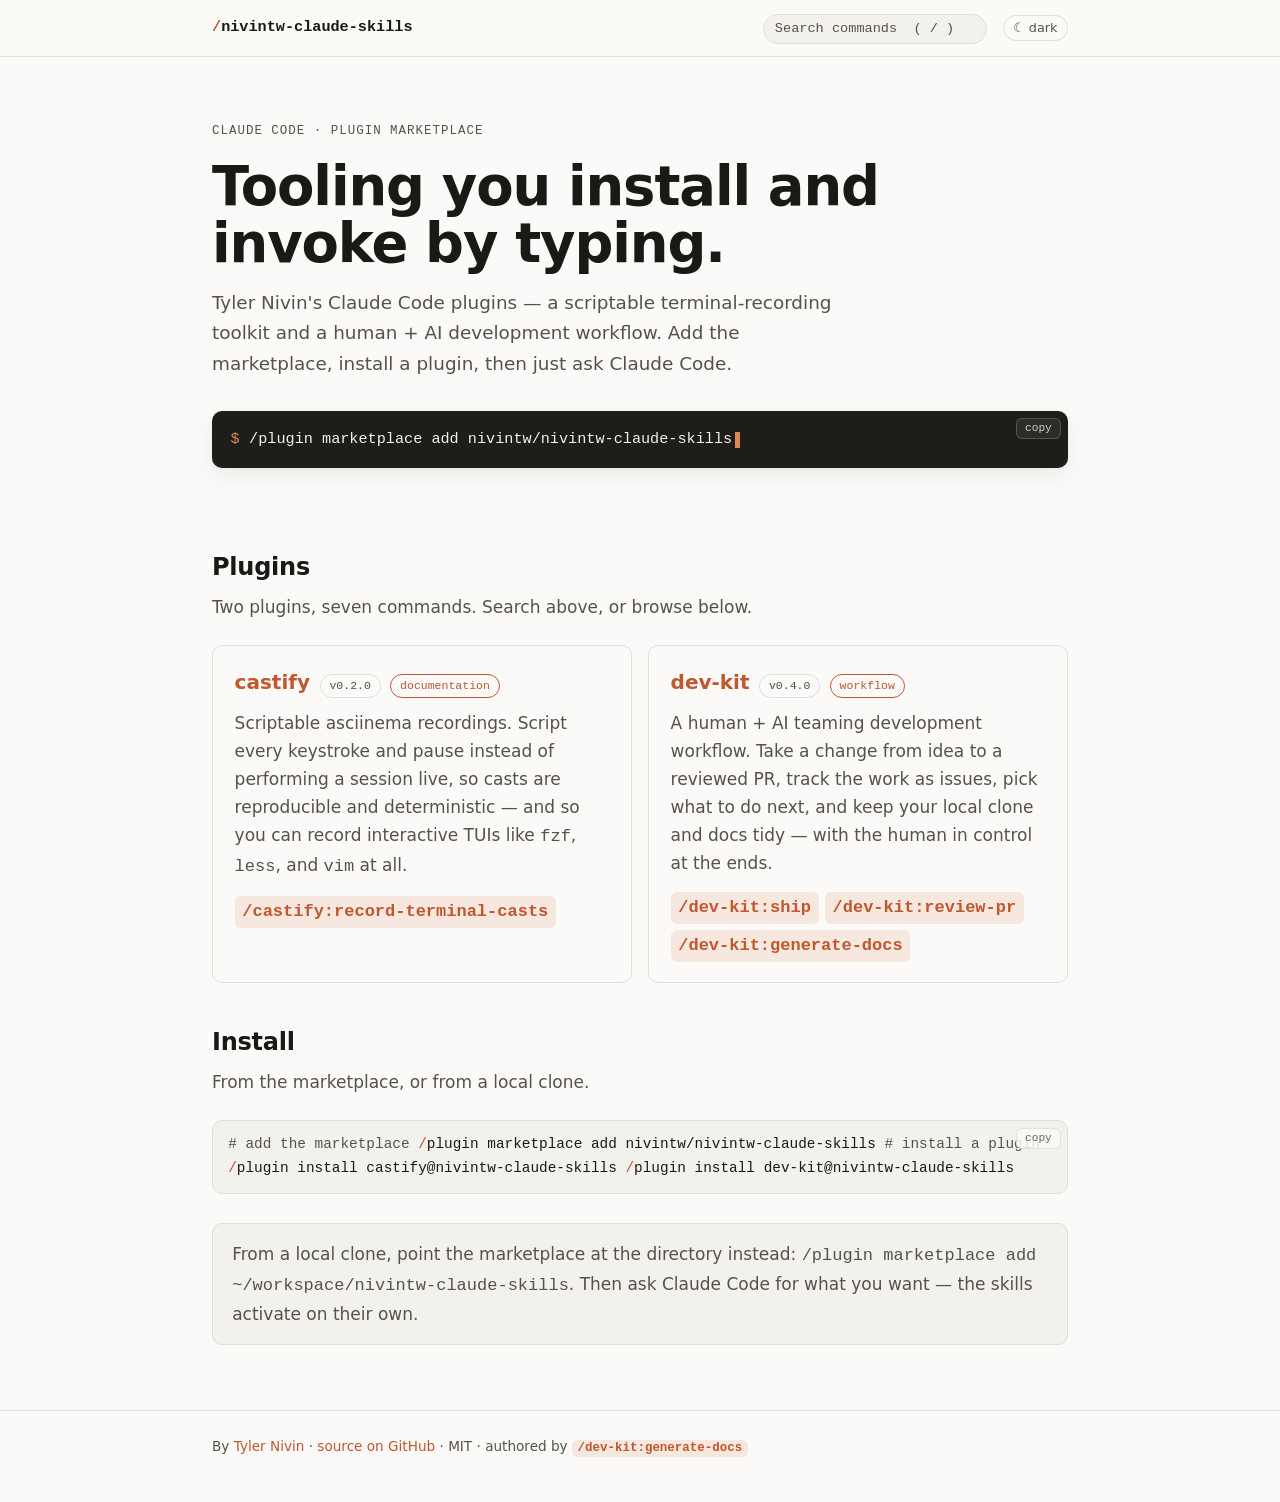
==== docs/index.html @ 90da16c6 "fix: address review — harden docs validator and JS robustness Validator (check_docs.py): case-sensit" ====
<!--

    SPDX-FileCopyrightText: © 2026 Tyler Nivin
    SPDX-License-Identifier: MIT

-->
<!DOCTYPE html>
<html lang="en">
<head>
  <meta charset="UTF-8">
  <meta name="viewport" content="width=device-width, initial-scale=1.0">
  <title>nivintw-claude-skills — Claude Code plugins</title>
  <meta name="description" content="Tyler Nivin's Claude Code plugin marketplace: castify (scriptable terminal recordings) and dev-kit (a human + AI development workflow).">
  <link rel="stylesheet" href="style.css">
  <script>
    // Pre-paint: apply a saved theme (no flash-of-wrong-theme) and mark JS available
    // so JS-only controls (search, theme toggle) only show when they actually work.
    (function () {
      try {
        var t = localStorage.getItem("ncs-theme");
        if (t === "dark" || t === "light") { document.documentElement.setAttribute("data-theme", t); }
      } catch (e) { /* private mode */ }
      document.documentElement.classList.add("js");
    })();
  </script>
</head>
<body>
<a class="skip-link" href="#main">Skip to content</a>

<header class="site-header">
  <div class="wrap">
    <a class="brand" href="index.html"><span class="sigil">/</span>nivintw-claude-skills</a>
    <div class="header-search">
      <input type="search" placeholder="Search commands  ( / )" aria-label="Search commands" autocomplete="off">
      <div class="palette" role="listbox" aria-label="Command search results"></div>
    </div>
    <button class="theme-toggle" type="button" aria-label="Switch theme">☾ dark</button>
  </div>
</header>

<main id="main" class="wrap">

  <section class="hero">
    <p class="eyebrow">Claude Code · plugin marketplace</p>
    <h1 class="hero-title">Tooling you install and invoke by typing.</h1>
    <p class="lede">Tyler Nivin's Claude Code plugins — a scriptable terminal-recording
      toolkit and a human&nbsp;+&nbsp;AI development workflow. Add the marketplace, install a
      plugin, then just ask Claude Code.</p>
    <div class="terminal" role="img" aria-label="Terminal command: slash plugin marketplace add nivintw slash nivintw-claude-skills">
      <span class="term-prompt">$</span><span class="term-cmd">/plugin marketplace add nivintw/nivintw-claude-skills</span><span class="cursor" aria-hidden="true"></span>
    </div>
  </section>

  <section class="section" id="plugins">
    <h2>Plugins</h2>
    <p class="section-note">Two plugins, seven commands. Search above, or browse below.</p>
    <div class="plugin-grid">

      <article class="plugin-card">
        <div class="plugin-card-head">
          <h3><a href="castify.html">castify</a></h3>
          <span class="badge">v0.2.0</span>
          <span class="badge badge-cat">documentation</span>
        </div>
        <p>Scriptable asciinema recordings. Script every keystroke and pause instead of
          performing a session live, so casts are reproducible and deterministic — and so you
          can record interactive TUIs like <code>fzf</code>, <code>less</code>, and
          <code>vim</code> at all.</p>
        <div class="plugin-card-cmds">
          <a class="cmd" href="castify.html#record-terminal-casts">/castify:record-terminal-casts</a>
        </div>
      </article>

      <article class="plugin-card">
        <div class="plugin-card-head">
          <h3><a href="dev-kit.html">dev-kit</a></h3>
          <span class="badge">v0.4.0</span>
          <span class="badge badge-cat">workflow</span>
        </div>
        <p>A human&nbsp;+&nbsp;AI teaming development workflow. Take a change from idea to a
          reviewed PR, track the work as issues, pick what to do next, and keep your local
          clone and docs tidy — with the human in control at the ends.</p>
        <div class="plugin-card-cmds">
          <a class="cmd" href="dev-kit.html#ship">/dev-kit:ship</a>
          <a class="cmd" href="dev-kit.html#review-pr">/dev-kit:review-pr</a>
          <a class="cmd" href="dev-kit.html#generate-docs">/dev-kit:generate-docs</a>
        </div>
      </article>

    </div>
  </section>

  <section class="section" id="install">
    <h2>Install</h2>
    <p class="section-note">From the marketplace, or from a local clone.</p>
    <div class="install">
      <code class="snippet"><span class="c"># add the marketplace</span>
<span class="sigil">/</span>plugin marketplace add nivintw/nivintw-claude-skills
<span class="c"># install a plugin</span>
<span class="sigil">/</span>plugin install castify@nivintw-claude-skills
<span class="sigil">/</span>plugin install dev-kit@nivintw-claude-skills</code>
      <p class="callout">From a local clone, point the marketplace at the directory instead:
        <code>/plugin marketplace add ~/workspace/nivintw-claude-skills</code>. Then ask
        Claude Code for what you want — the skills activate on their own.</p>
    </div>
  </section>

</main>

<footer class="footer">
  <div class="wrap">
    By <a href="https://github.com/nivintw">Tyler Nivin</a> ·
    <a href="https://github.com/nivintw/nivintw-claude-skills">source on GitHub</a> ·
    MIT · authored by <code class="cmd">/dev-kit:generate-docs</code>
  </div>
</footer>

<script src="search-index.js"></script>
<script src="app.js"></script>
</body>
</html>
---- docs/style.css ----
/*
 * SPDX-FileCopyrightText: © 2026 Tyler Nivin
 * SPDX-License-Identifier: MIT
 */

/* generate-docs design system for nivintw-claude-skills.
   Motif: the command line — slash-commands are the interface. Single clay-coral
   accent, monospace as a co-protagonist, warm-tinted neutrals. Light/dark follow
   the system by default; an explicit [data-theme] on <html> (set by app.js) wins. */

:root {
  --paper: #fbfaf8;
  --paper-2: #f3f1ec;
  --ink: #1a1916;
  --ink-2: #565249;
  --line: #e3dfd6;
  --accent: #c2562f;
  --accent-soft: #f6e7df;
  --term-bg: #1f1d1a;
  --term-fg: #f3f1ec;
  --term-prompt: #d98a5b;
  /* overlays for controls on the always-dark terminal — theme-independent */
  --term-overlay: rgba(255, 255, 255, 0.08);
  --term-overlay-border: rgba(255, 255, 255, 0.22);
  --term-overlay-hover: rgba(255, 255, 255, 0.16);

  --mono: ui-monospace, "SF Mono", "JetBrains Mono", "Cascadia Code", Menlo, Consolas, monospace;
  --sans: ui-sans-serif, system-ui, -apple-system, "Segoe UI", Roboto, Helvetica, Arial, sans-serif;

  --w: 56rem;
  --r: 10px;
  --shadow: 0 1px 2px rgba(26, 25, 22, 0.06), 0 8px 24px rgba(26, 25, 22, 0.06);
}

@media (prefers-color-scheme: dark) {
  :root:not([data-theme="light"]) {
    --paper: #16151a;
    --paper-2: #201e25;
    --ink: #ece9e3;
    --ink-2: #a8a399;
    --line: #322f39;
    --accent: #e7805a;
    --accent-soft: #2c2118;
    --term-bg: #0f0e12;
    --term-fg: #ece9e3;
    --term-prompt: #e7805a;
    --shadow: 0 1px 2px rgba(0, 0, 0, 0.3), 0 8px 24px rgba(0, 0, 0, 0.35);
  }
}

/* Explicit dark toggle. Values mirror the @media block above — keep them in sync
   (vanilla CSS can't share a declaration across a media query and an attribute rule). */
:root[data-theme="dark"] {
  --paper: #16151a;
  --paper-2: #201e25;
  --ink: #ece9e3;
  --ink-2: #a8a399;
  --line: #322f39;
  --accent: #e7805a;
  --accent-soft: #2c2118;
  --term-bg: #0f0e12;
  --term-fg: #ece9e3;
  --term-prompt: #e7805a;
  --shadow: 0 1px 2px rgba(0, 0, 0, 0.3), 0 8px 24px rgba(0, 0, 0, 0.35);
}

* { box-sizing: border-box; }

html { scroll-behavior: smooth; }

body {
  margin: 0;
  background: var(--paper);
  color: var(--ink);
  font-family: var(--sans);
  font-size: 17px;
  line-height: 1.65;
  -webkit-font-smoothing: antialiased;
  text-rendering: optimizeLegibility;
}

.wrap { max-width: var(--w); margin: 0 auto; padding: 0 1.25rem; }

a { color: var(--accent); text-decoration: none; }
a:hover { text-decoration: underline; }

:focus-visible {
  outline: 2px solid var(--accent);
  outline-offset: 2px;
  border-radius: 3px;
}

.skip-link {
  position: absolute;
  left: -999px;
  top: 0.5rem;
  background: var(--ink);
  color: var(--paper);
  padding: 0.5rem 0.85rem;
  border-radius: var(--r);
  z-index: 100;
}
.skip-link:focus { left: 0.75rem; }

/* ---- header ------------------------------------------------------------- */

.site-header {
  position: sticky;
  top: 0;
  z-index: 50;
  background: color-mix(in srgb, var(--paper) 88%, transparent);
  backdrop-filter: saturate(140%) blur(8px);
  border-bottom: 1px solid var(--line);
}
.site-header .wrap {
  display: flex;
  align-items: center;
  gap: 1rem;
  min-height: 56px;
  padding-top: 0.5rem;
  padding-bottom: 0.5rem;
  flex-wrap: wrap;
}
.brand {
  font-family: var(--mono);
  font-weight: 600;
  font-size: 0.95rem;
  color: var(--ink);
  white-space: nowrap;
}
.brand:hover { text-decoration: none; color: var(--accent); }
.brand .sigil { color: var(--accent); }

.header-search { margin-left: auto; position: relative; }
.header-search input {
  font-family: var(--mono);
  font-size: 0.85rem;
  width: 14rem;
  max-width: 46vw;
  padding: 0.4rem 0.7rem;
  color: var(--ink);
  background: var(--paper-2);
  border: 1px solid var(--line);
  border-radius: 999px;
}
.header-search input::placeholder { color: var(--ink-2); }

.palette {
  position: absolute;
  right: 0;
  top: calc(100% + 0.4rem);
  width: min(30rem, 86vw);
  background: var(--paper);
  border: 1px solid var(--line);
  border-radius: var(--r);
  box-shadow: var(--shadow);
  overflow: hidden;
  display: none;
}
.palette.open { display: block; }
.palette a {
  display: block;
  padding: 0.6rem 0.85rem;
  border-bottom: 1px solid var(--line);
  color: var(--ink);
}
.palette a:last-child { border-bottom: 0; }
.palette a:hover { background: var(--accent-soft); text-decoration: none; }
.palette .p-cmd { font-family: var(--mono); font-size: 0.85rem; color: var(--accent); }
.palette .p-sum { display: block; font-size: 0.82rem; color: var(--ink-2); margin-top: 0.1rem; }
.palette .p-empty { padding: 0.85rem; color: var(--ink-2); font-size: 0.85rem; }

.theme-toggle {
  font: inherit;
  font-size: 0.8rem;
  cursor: pointer;
  color: var(--ink-2);
  background: transparent;
  border: 1px solid var(--line);
  border-radius: 999px;
  padding: 0.35rem 0.6rem;
  line-height: 1;
}
.theme-toggle:hover { color: var(--ink); border-color: var(--ink-2); }

/* Search and theme toggle need JS — hide them when it's unavailable so there are no
   dead controls. The inline head script adds .js before paint, so there's no flash. */
html:not(.js) .header-search,
html:not(.js) .theme-toggle { display: none; }

/* ---- hero --------------------------------------------------------------- */

.hero { padding: 4rem 0 2.5rem; }
.hero--sub { padding-top: 1.5rem; } /* sub-pages carry a breadcrumb above the hero */
.eyebrow {
  font-family: var(--mono);
  font-size: 0.78rem;
  letter-spacing: 0.08em;
  text-transform: uppercase;
  color: var(--ink-2);
  margin: 0 0 1rem;
}
.hero-title {
  font-size: clamp(2.1rem, 6vw, 3.4rem);
  line-height: 1.05;
  letter-spacing: -0.02em;
  font-weight: 800;
  margin: 0 0 1rem;
}
.lede { font-size: 1.15rem; color: var(--ink-2); margin: 0 0 2rem; max-width: 40rem; }

.terminal {
  font-family: var(--mono);
  font-size: 0.95rem;
  background: var(--term-bg);
  color: var(--term-fg);
  padding: 1rem 1.15rem;
  border-radius: var(--r);
  box-shadow: var(--shadow);
  overflow-x: auto;
  white-space: nowrap;
}
.term-prompt { color: var(--term-prompt); user-select: none; margin-right: 0.6rem; }
.cursor {
  display: inline-block;
  width: 0.55ch;
  height: 1.05em;
  background: var(--term-prompt);
  margin-left: 0.15rem;
  vertical-align: text-bottom;
  animation: blink 1.1s steps(1) infinite;
}
@keyframes blink { 50% { opacity: 0; } }

/* ---- sections ----------------------------------------------------------- */

main { padding-bottom: 4rem; }
.section { padding-top: 2.5rem; }
.section > h2 {
  font-size: 1.5rem;
  letter-spacing: -0.01em;
  margin: 0 0 0.35rem;
}
.section-note { color: var(--ink-2); margin: 0 0 1.5rem; }

/* ---- plugin cards (index) ---------------------------------------------- */

.plugin-grid { display: grid; gap: 1rem; }
.plugin-card {
  border: 1px solid var(--line);
  border-radius: var(--r);
  padding: 1.25rem 1.35rem;
  background: var(--paper);
  transition: border-color 0.15s ease, transform 0.15s ease;
}
.plugin-card:hover { border-color: var(--accent); transform: translateY(-2px); }
.plugin-card-head { display: flex; align-items: baseline; gap: 0.6rem; flex-wrap: wrap; }
.plugin-card-head h3 { font-size: 1.25rem; margin: 0; }
.plugin-card p { margin: 0.6rem 0 0.9rem; color: var(--ink-2); }
.plugin-card-cmds { display: flex; flex-wrap: wrap; gap: 0.4rem; }

/* ---- command rows (plugin pages) --------------------------------------- */

.cmd-list { display: grid; gap: 0.85rem; }
.cmd-row {
  border: 1px solid var(--line);
  border-left: 3px solid var(--accent);
  border-radius: var(--r);
  padding: 1.05rem 1.2rem;
  background: var(--paper);
  scroll-margin-top: 5rem;
}
.cmd-row .cmd { font-size: 0.98rem; }
.cmd-summary { margin: 0.55rem 0 0.6rem; }
.cmd-eg { margin: 0; font-size: 0.86rem; color: var(--ink-2); }
.cmd-eg-label {
  font-family: var(--mono);
  font-size: 0.72rem;
  text-transform: uppercase;
  letter-spacing: 0.06em;
  color: var(--accent);
  margin-right: 0.5rem;
}

/* ---- inline command token ---------------------------------------------- */

.cmd {
  font-family: var(--mono);
  color: var(--accent);
  font-weight: 600;
  background: var(--accent-soft);
  padding: 0.12em 0.45em;
  border-radius: 6px;
  white-space: nowrap;
}
a.cmd:hover { text-decoration: none; filter: brightness(0.97); }

/* ---- badges ------------------------------------------------------------- */

.badge {
  font-family: var(--mono);
  font-size: 0.72rem;
  color: var(--ink-2);
  border: 1px solid var(--line);
  border-radius: 999px;
  padding: 0.1rem 0.55rem;
}
.badge-cat { color: var(--accent); border-color: var(--accent); }
.badge-row { display: flex; flex-wrap: wrap; gap: 0.4rem; margin: 0.75rem 0 0; }

/* ---- install block ------------------------------------------------------ */

.install { display: grid; gap: 0.75rem; }
.snippet {
  display: block;
  font-family: var(--mono);
  font-size: 0.9rem;
  background: var(--paper-2);
  border: 1px solid var(--line);
  border-radius: var(--r);
  padding: 0.75rem 0.95rem;
  overflow-x: auto;
}
.snippet .c { color: var(--ink-2); }
.snippet .sigil { color: var(--accent); }

/* ---- copy button (injected by app.js) ----------------------------------- */

.copy-wrap { position: relative; }
.copy-btn {
  position: absolute;
  top: 0.45rem;
  right: 0.45rem;
  font-family: var(--mono);
  font-size: 0.7rem;
  line-height: 1;
  cursor: pointer;
  color: var(--ink-2);
  background: var(--paper);
  border: 1px solid var(--line);
  border-radius: 6px;
  padding: 0.25rem 0.5rem;
  opacity: 0.85;
  transition: opacity 0.15s ease, color 0.15s ease, border-color 0.15s ease;
}
.copy-btn:hover { opacity: 1; color: var(--ink); border-color: var(--ink-2); }
.copy-btn.copied { color: var(--accent); border-color: var(--accent); opacity: 1; }
.copy-wrap--term .copy-btn {
  color: var(--term-fg);
  background: var(--term-overlay);
  border-color: var(--term-overlay-border);
}
.copy-wrap--term .copy-btn:hover { background: var(--term-overlay-hover); }

/* ---- callout ------------------------------------------------------------ */

.callout {
  border: 1px solid var(--line);
  background: var(--paper-2);
  border-radius: var(--r);
  padding: 1rem 1.2rem;
  color: var(--ink-2);
}
.callout strong { color: var(--ink); }

/* ---- breadcrumb + footer ------------------------------------------------ */

.breadcrumb { font-family: var(--mono); font-size: 0.82rem; padding-top: 1.5rem; }
.breadcrumb a { color: var(--ink-2); }

.footer {
  border-top: 1px solid var(--line);
  margin-top: 3rem;
  padding: 1.5rem 0 3rem;
  color: var(--ink-2);
  font-size: 0.85rem;
}
.footer .cmd { font-size: 0.78rem; }

/* ---- responsive --------------------------------------------------------- */

@media (min-width: 40rem) {
  .plugin-grid { grid-template-columns: 1fr 1fr; }
}

@media (prefers-reduced-motion: reduce) {
  * { animation: none !important; scroll-behavior: auto !important; transition: none !important; }
}
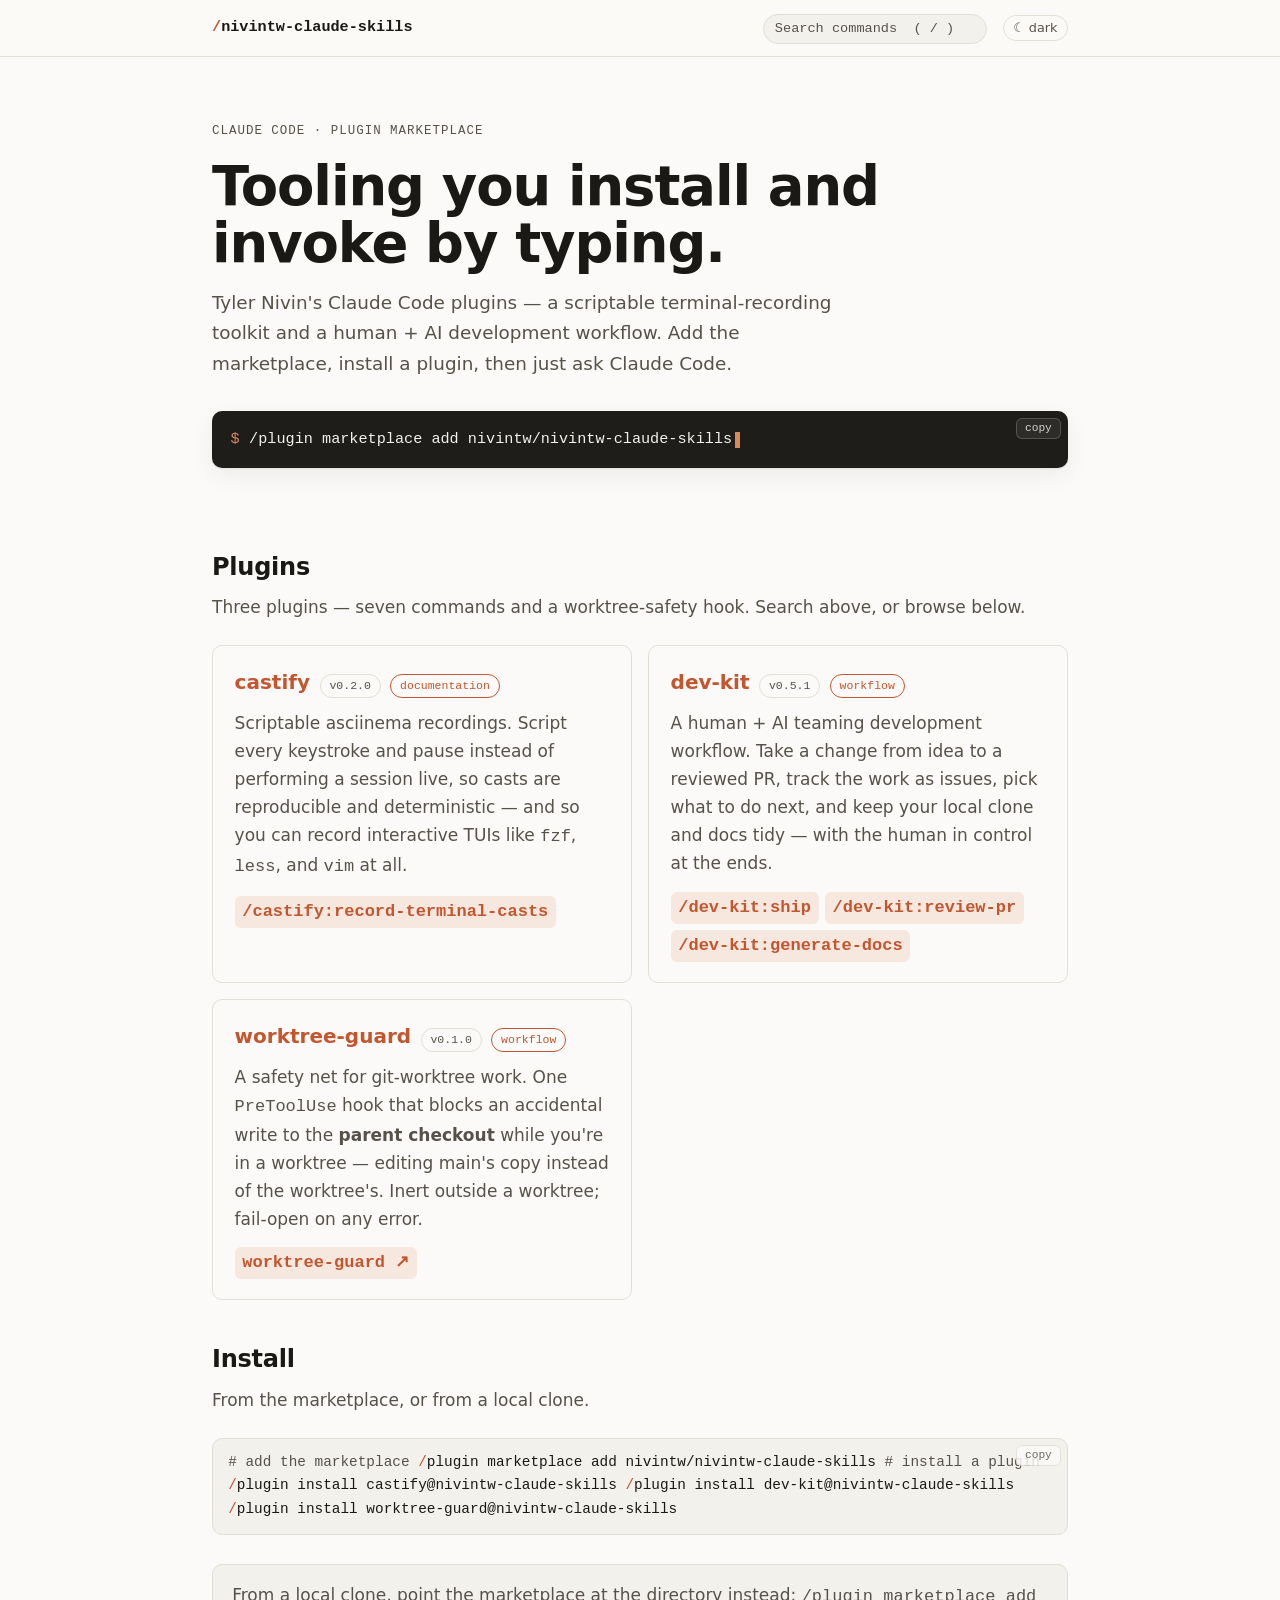
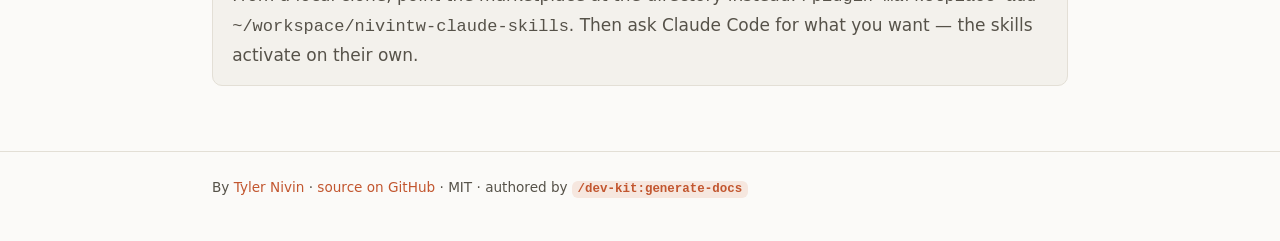
==== commit 51e92d1f: "docs: worktree-guard page + release-please-managed version badges Add the worktree-guard docs page, " ====
--- a/docs/index.html
+++ b/docs/index.html
@@ -10,7 +10,7 @@
   <meta charset="UTF-8">
   <meta name="viewport" content="width=device-width, initial-scale=1.0">
   <title>nivintw-claude-skills — Claude Code plugins</title>
-  <meta name="description" content="Tyler Nivin's Claude Code plugin marketplace: castify (scriptable terminal recordings) and dev-kit (a human + AI development workflow).">
+  <meta name="description" content="Tyler Nivin's Claude Code plugin marketplace: castify (scriptable terminal recordings), dev-kit (a human + AI development workflow), and worktree-guard (a git-worktree safety hook).">
   <link rel="stylesheet" href="style.css">
   <script>
     // Pre-paint: apply a saved theme (no flash-of-wrong-theme) and mark JS available
@@ -32,7 +32,7 @@
     <a class="brand" href="index.html"><span class="sigil">/</span>nivintw-claude-skills</a>
     <div class="header-search">
       <input type="search" placeholder="Search commands  ( / )" aria-label="Search commands" autocomplete="off">
-      <div class="palette" role="listbox" aria-label="Command search results"></div>
+      <div class="palette"></div>
     </div>
     <button class="theme-toggle" type="button" aria-label="Switch theme">☾ dark</button>
   </div>
@@ -53,13 +53,13 @@
 
   <section class="section" id="plugins">
     <h2>Plugins</h2>
-    <p class="section-note">Two plugins, seven commands. Search above, or browse below.</p>
+    <p class="section-note">Three plugins — seven commands and a worktree-safety hook. Search above, or browse below.</p>
     <div class="plugin-grid">
 
       <article class="plugin-card">
         <div class="plugin-card-head">
           <h3><a href="castify.html">castify</a></h3>
-          <span class="badge">v0.2.0</span>
+          <span class="badge" data-version="castify"></span>
           <span class="badge badge-cat">documentation</span>
         </div>
         <p>Scriptable asciinema recordings. Script every keystroke and pause instead of
@@ -74,7 +74,7 @@
       <article class="plugin-card">
         <div class="plugin-card-head">
           <h3><a href="dev-kit.html">dev-kit</a></h3>
-          <span class="badge">v0.4.0</span>
+          <span class="badge" data-version="dev-kit"></span>
           <span class="badge badge-cat">workflow</span>
         </div>
         <p>A human&nbsp;+&nbsp;AI teaming development workflow. Take a change from idea to a
@@ -84,6 +84,21 @@
           <a class="cmd" href="dev-kit.html#ship">/dev-kit:ship</a>
           <a class="cmd" href="dev-kit.html#review-pr">/dev-kit:review-pr</a>
           <a class="cmd" href="dev-kit.html#generate-docs">/dev-kit:generate-docs</a>
+        </div>
+      </article>
+
+      <article class="plugin-card">
+        <div class="plugin-card-head">
+          <h3><a href="worktree-guard.html">worktree-guard</a></h3>
+          <span class="badge" data-version="worktree-guard"></span>
+          <span class="badge badge-cat">workflow</span>
+        </div>
+        <p>A safety net for git-worktree work. One <code>PreToolUse</code> hook that blocks an
+          accidental write to the <strong>parent checkout</strong> while you're in a worktree —
+          editing main's copy instead of the worktree's. Inert outside a worktree; fail-open on
+          any error.</p>
+        <div class="plugin-card-cmds">
+          <a class="cmd" href="worktree-guard.html">worktree-guard ↗</a>
         </div>
       </article>
 
@@ -98,7 +113,8 @@
 <span class="sigil">/</span>plugin marketplace add nivintw/nivintw-claude-skills
 <span class="c"># install a plugin</span>
 <span class="sigil">/</span>plugin install castify@nivintw-claude-skills
-<span class="sigil">/</span>plugin install dev-kit@nivintw-claude-skills</code>
+<span class="sigil">/</span>plugin install dev-kit@nivintw-claude-skills
+<span class="sigil">/</span>plugin install worktree-guard@nivintw-claude-skills</code>
       <p class="callout">From a local clone, point the marketplace at the directory instead:
         <code>/plugin marketplace add ~/workspace/nivintw-claude-skills</code>. Then ask
         Claude Code for what you want — the skills activate on their own.</p>
@@ -116,6 +132,9 @@
 </footer>
 
 <script src="search-index.js"></script>
+<script src="versions/castify.js"></script>
+<script src="versions/dev-kit.js"></script>
+<script src="versions/worktree-guard.js"></script>
 <script src="app.js"></script>
 </body>
 </html>
--- a/docs/style.css
+++ b/docs/style.css
@@ -307,6 +307,9 @@
 }
 .badge-cat { color: var(--accent); border-color: var(--accent); }
 .badge-row { display: flex; flex-wrap: wrap; gap: 0.4rem; margin: 0.75rem 0 0; }
+/* A [data-version] badge is empty until app.js fills it from the versions/*.js shims;
+   hide the empty pill so no-JS (or a missing version) shows nothing rather than a blank. */
+.badge:empty { display: none; }
 
 /* ---- install block ------------------------------------------------------ */
 
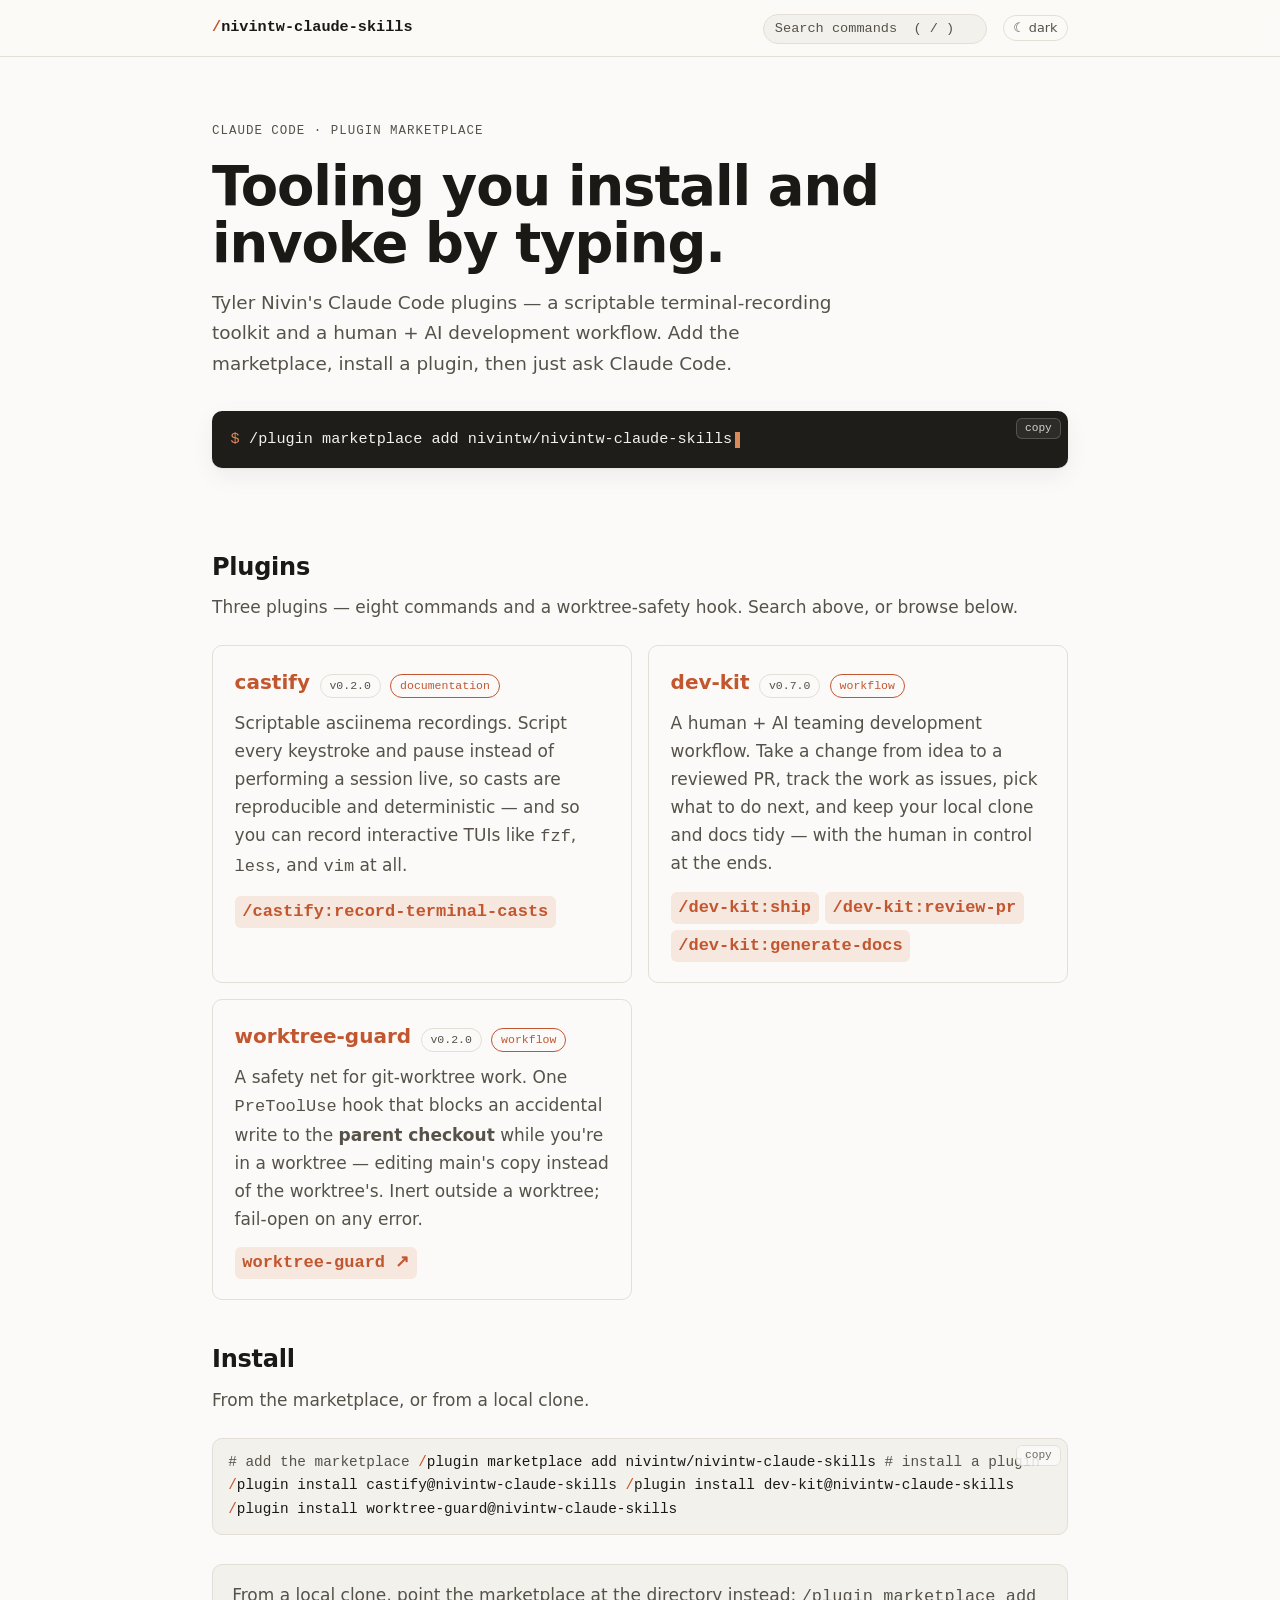
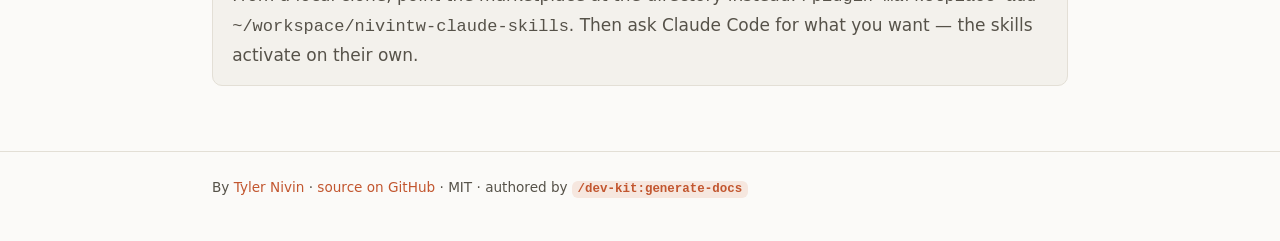
==== commit ab1f8c7d: "docs(dev-kit): reconcile docs site for the land verb and doctor skill" ====
--- a/docs/index.html
+++ b/docs/index.html
@@ -53,7 +53,7 @@
 
   <section class="section" id="plugins">
     <h2>Plugins</h2>
-    <p class="section-note">Three plugins — seven commands and a worktree-safety hook. Search above, or browse below.</p>
+    <p class="section-note">Three plugins — eight commands and a worktree-safety hook. Search above, or browse below.</p>
     <div class="plugin-grid">
 
       <article class="plugin-card">
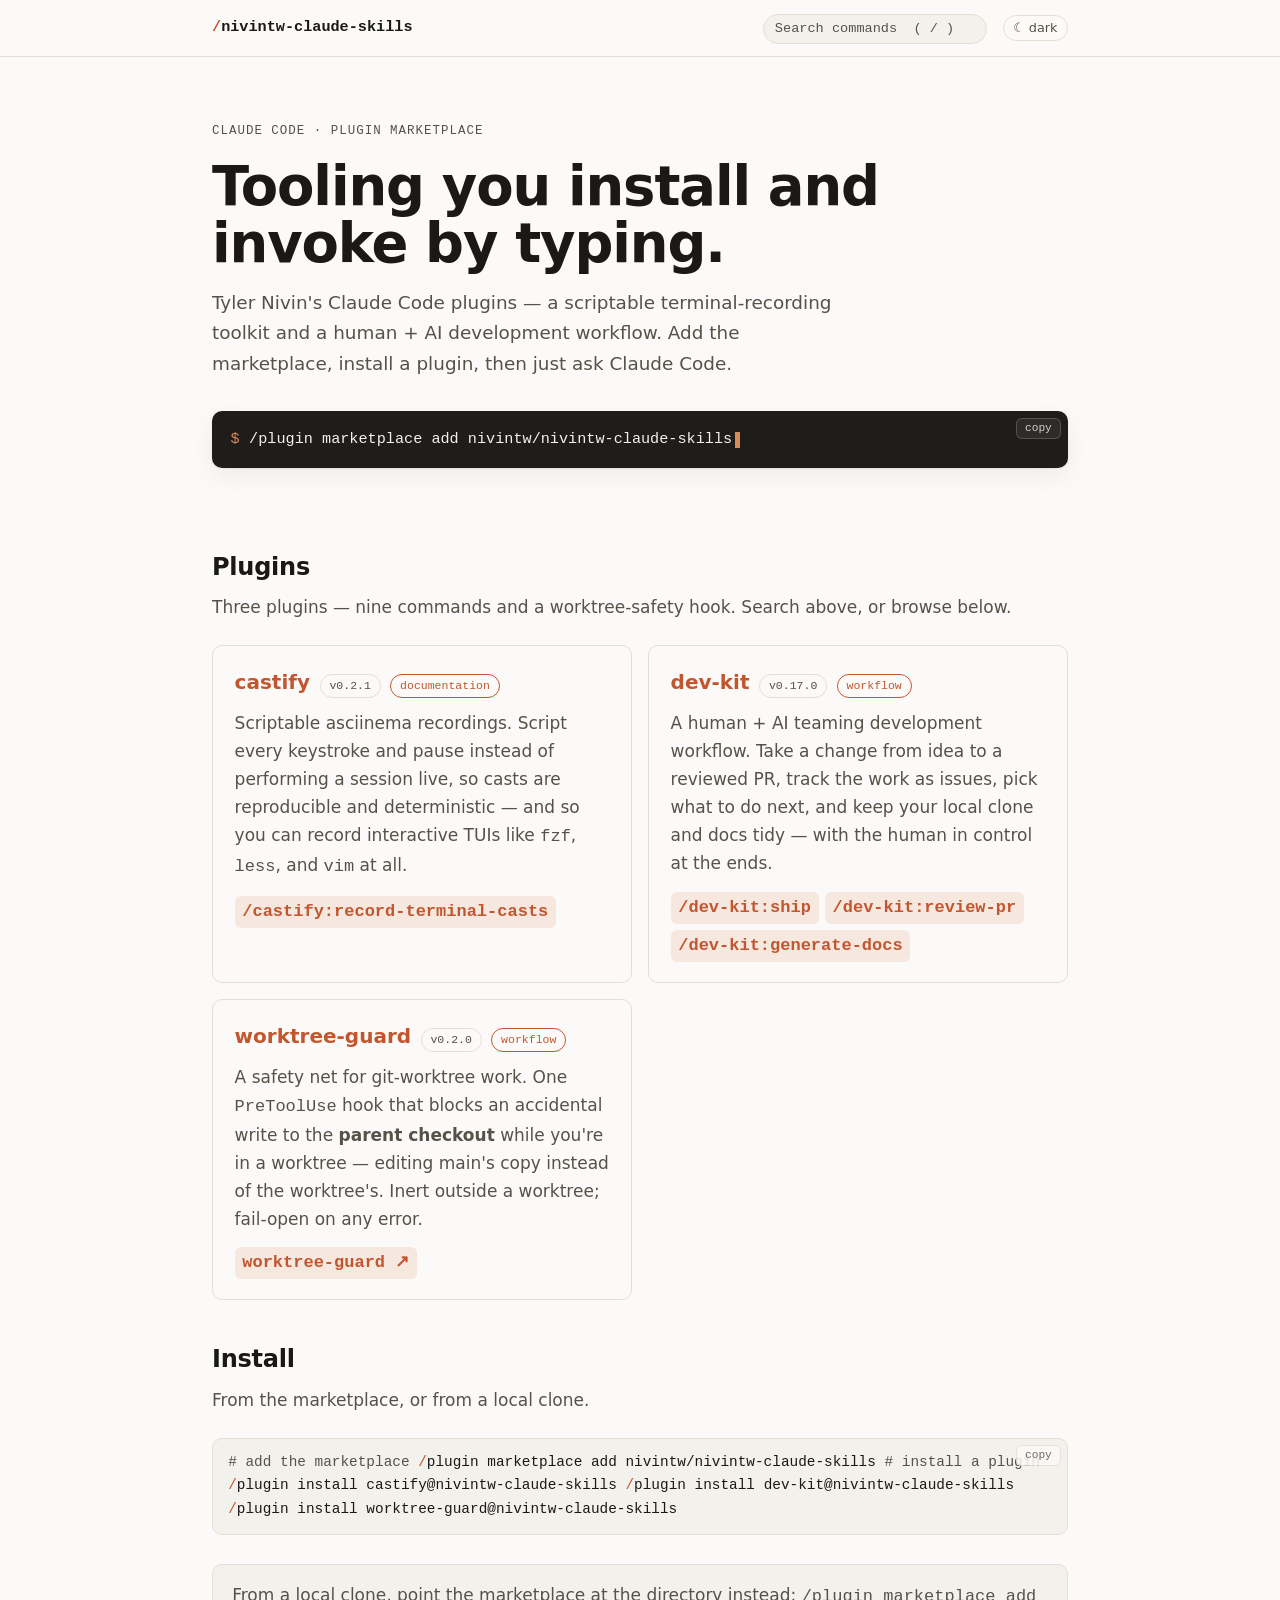
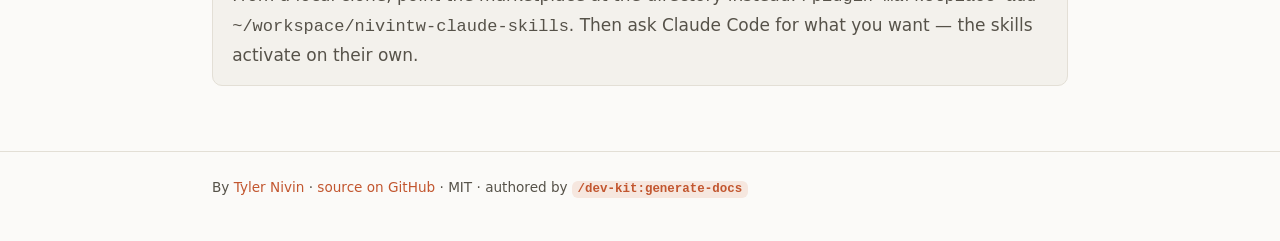
==== commit d655ac57: "docs(dev-kit): reconcile docs site with dry-dock-overhaul and the uncapped open-work list - Add the " ====
--- a/docs/index.html
+++ b/docs/index.html
@@ -53,7 +53,7 @@
 
   <section class="section" id="plugins">
     <h2>Plugins</h2>
-    <p class="section-note">Three plugins — eight commands and a worktree-safety hook. Search above, or browse below.</p>
+    <p class="section-note">Three plugins — nine commands and a worktree-safety hook. Search above, or browse below.</p>
     <div class="plugin-grid">
 
       <article class="plugin-card">
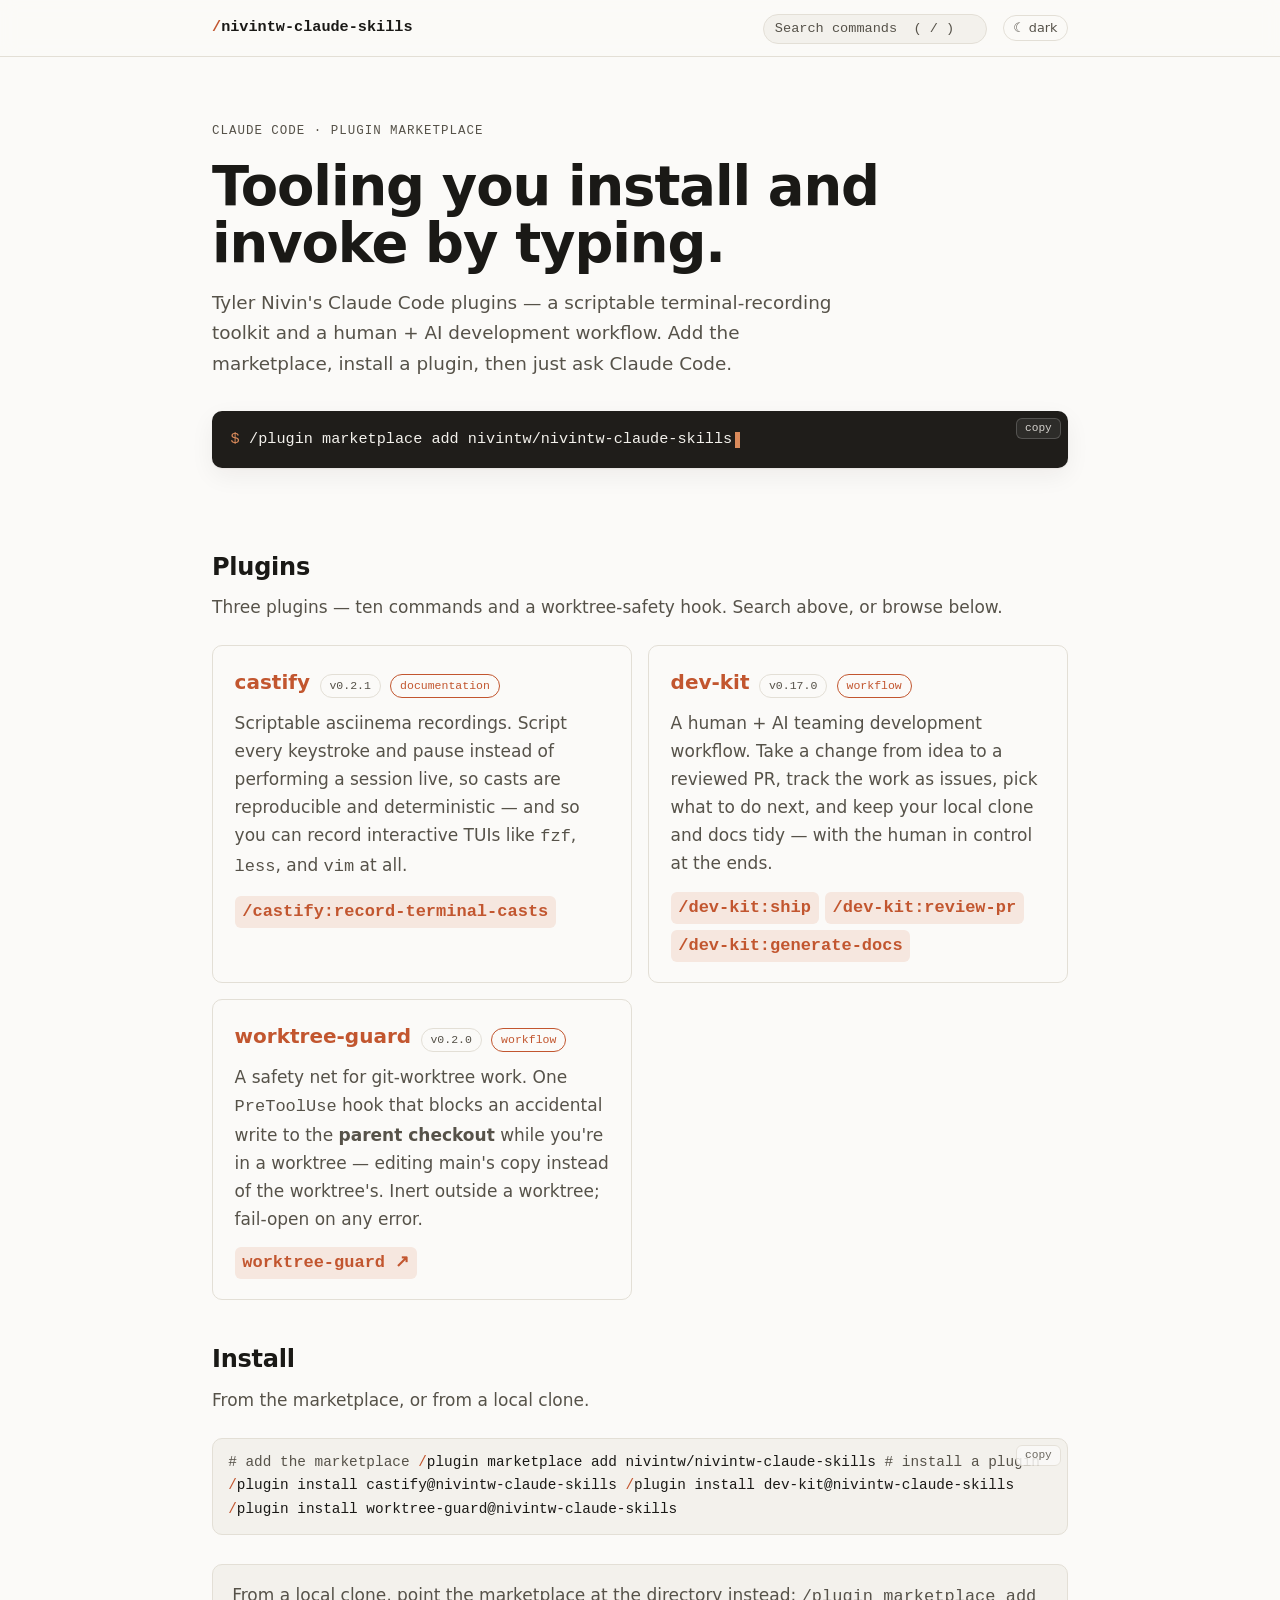
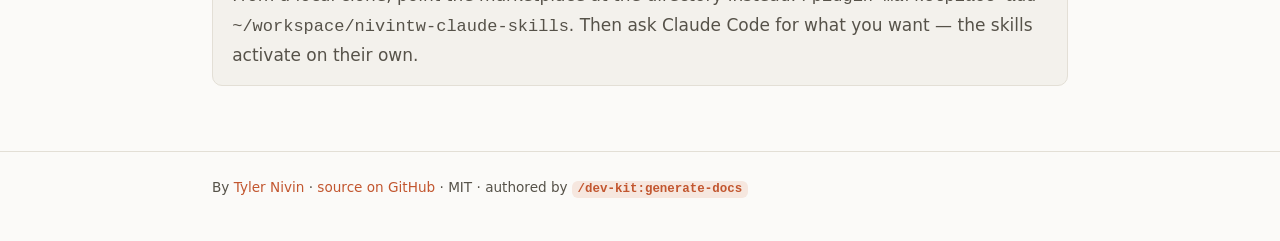
==== commit 42f46626: "docs(dev-kit): document pre-public-hardening and address round-3 Copilot findings pre-public-hardeni" ====
--- a/docs/index.html
+++ b/docs/index.html
@@ -53,7 +53,7 @@
 
   <section class="section" id="plugins">
     <h2>Plugins</h2>
-    <p class="section-note">Three plugins — nine commands and a worktree-safety hook. Search above, or browse below.</p>
+    <p class="section-note">Three plugins — ten commands and a worktree-safety hook. Search above, or browse below.</p>
     <div class="plugin-grid">
 
       <article class="plugin-card">
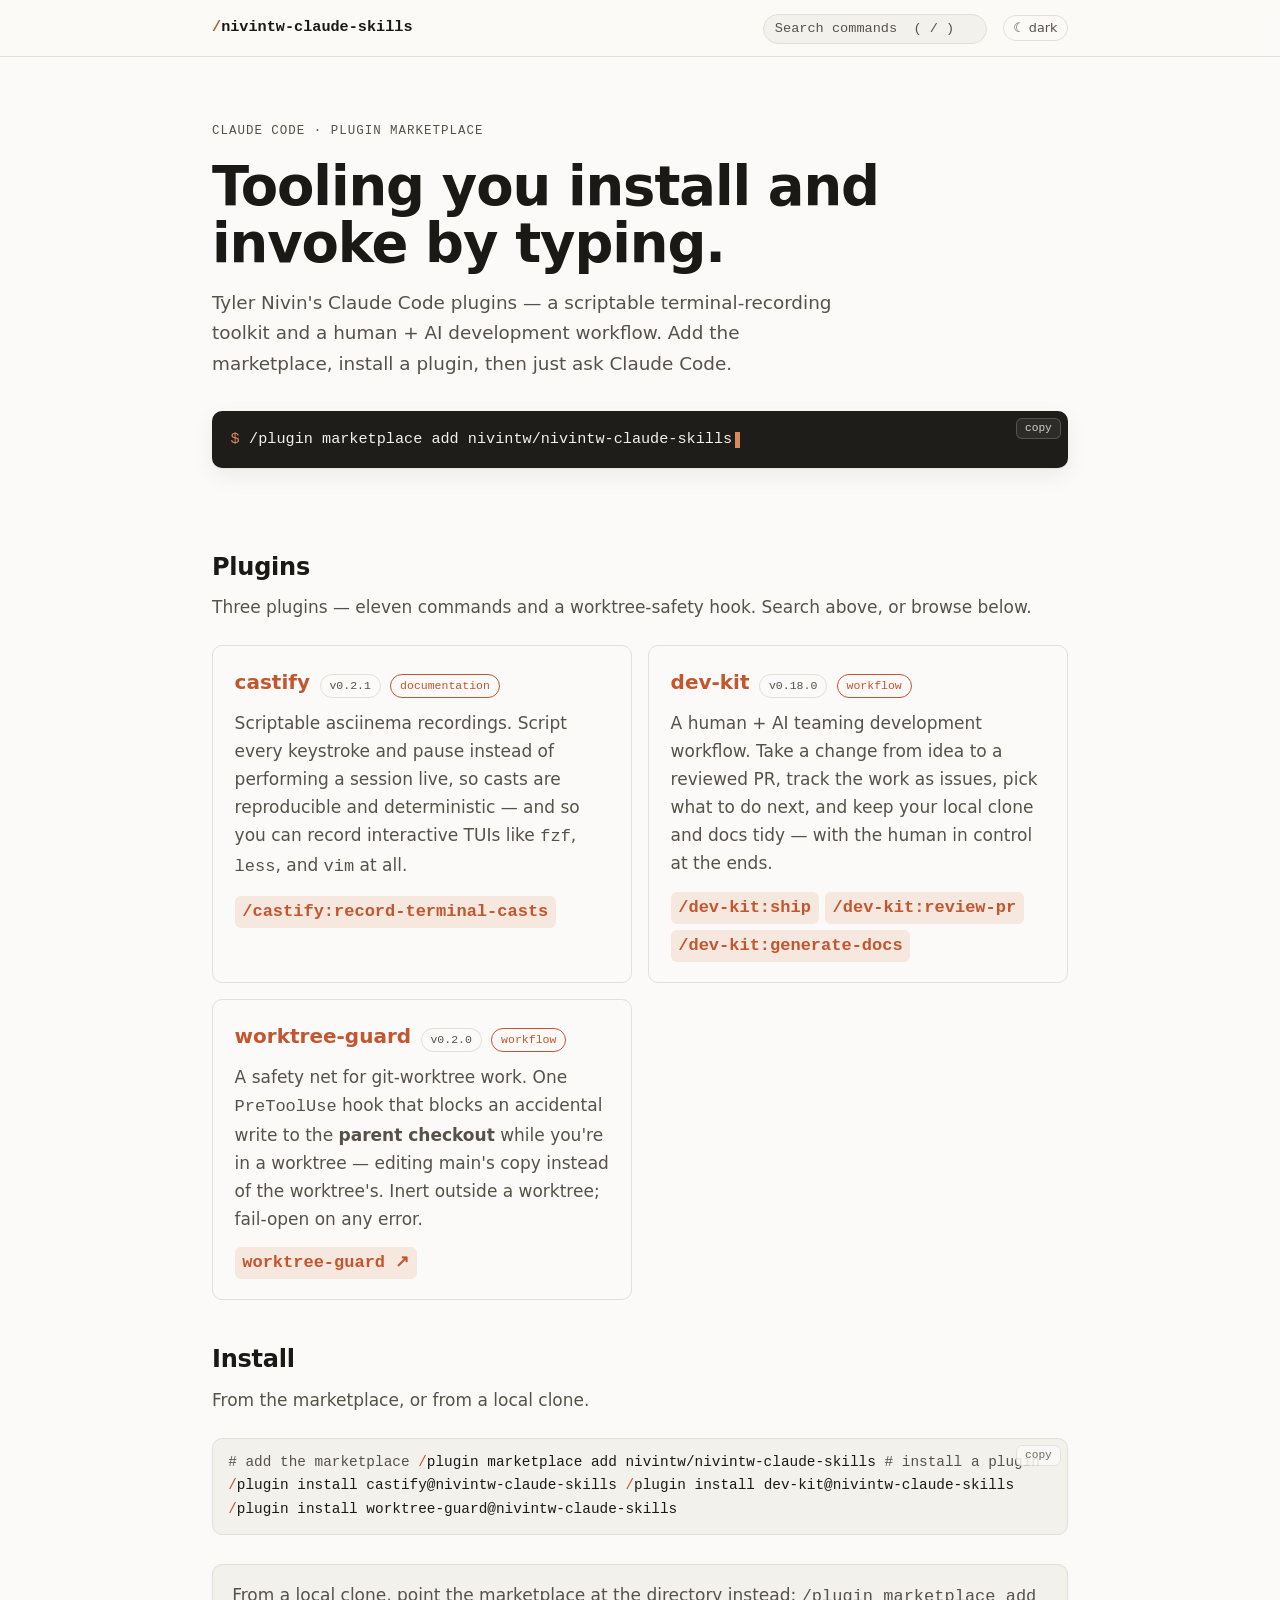
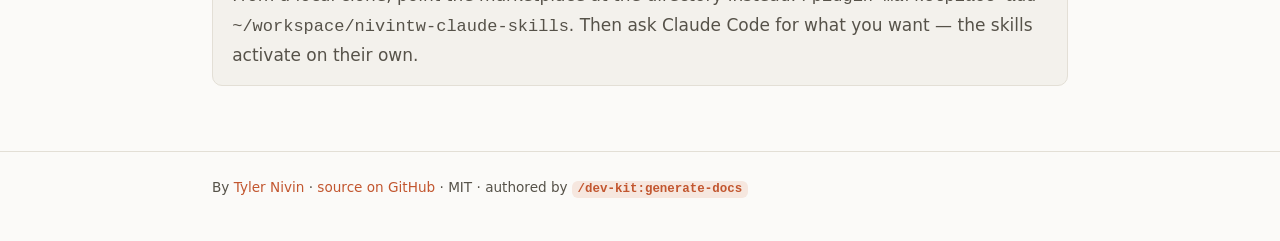
==== commit 02980d35: "docs(dev-kit): give /dev-kit:land its own docs entry and fix loop-count drift land.md shipped 06-29 " ====
--- a/docs/index.html
+++ b/docs/index.html
@@ -53,7 +53,7 @@
 
   <section class="section" id="plugins">
     <h2>Plugins</h2>
-    <p class="section-note">Three plugins — ten commands and a worktree-safety hook. Search above, or browse below.</p>
+    <p class="section-note">Three plugins — eleven commands and a worktree-safety hook. Search above, or browse below.</p>
     <div class="plugin-grid">
 
       <article class="plugin-card">
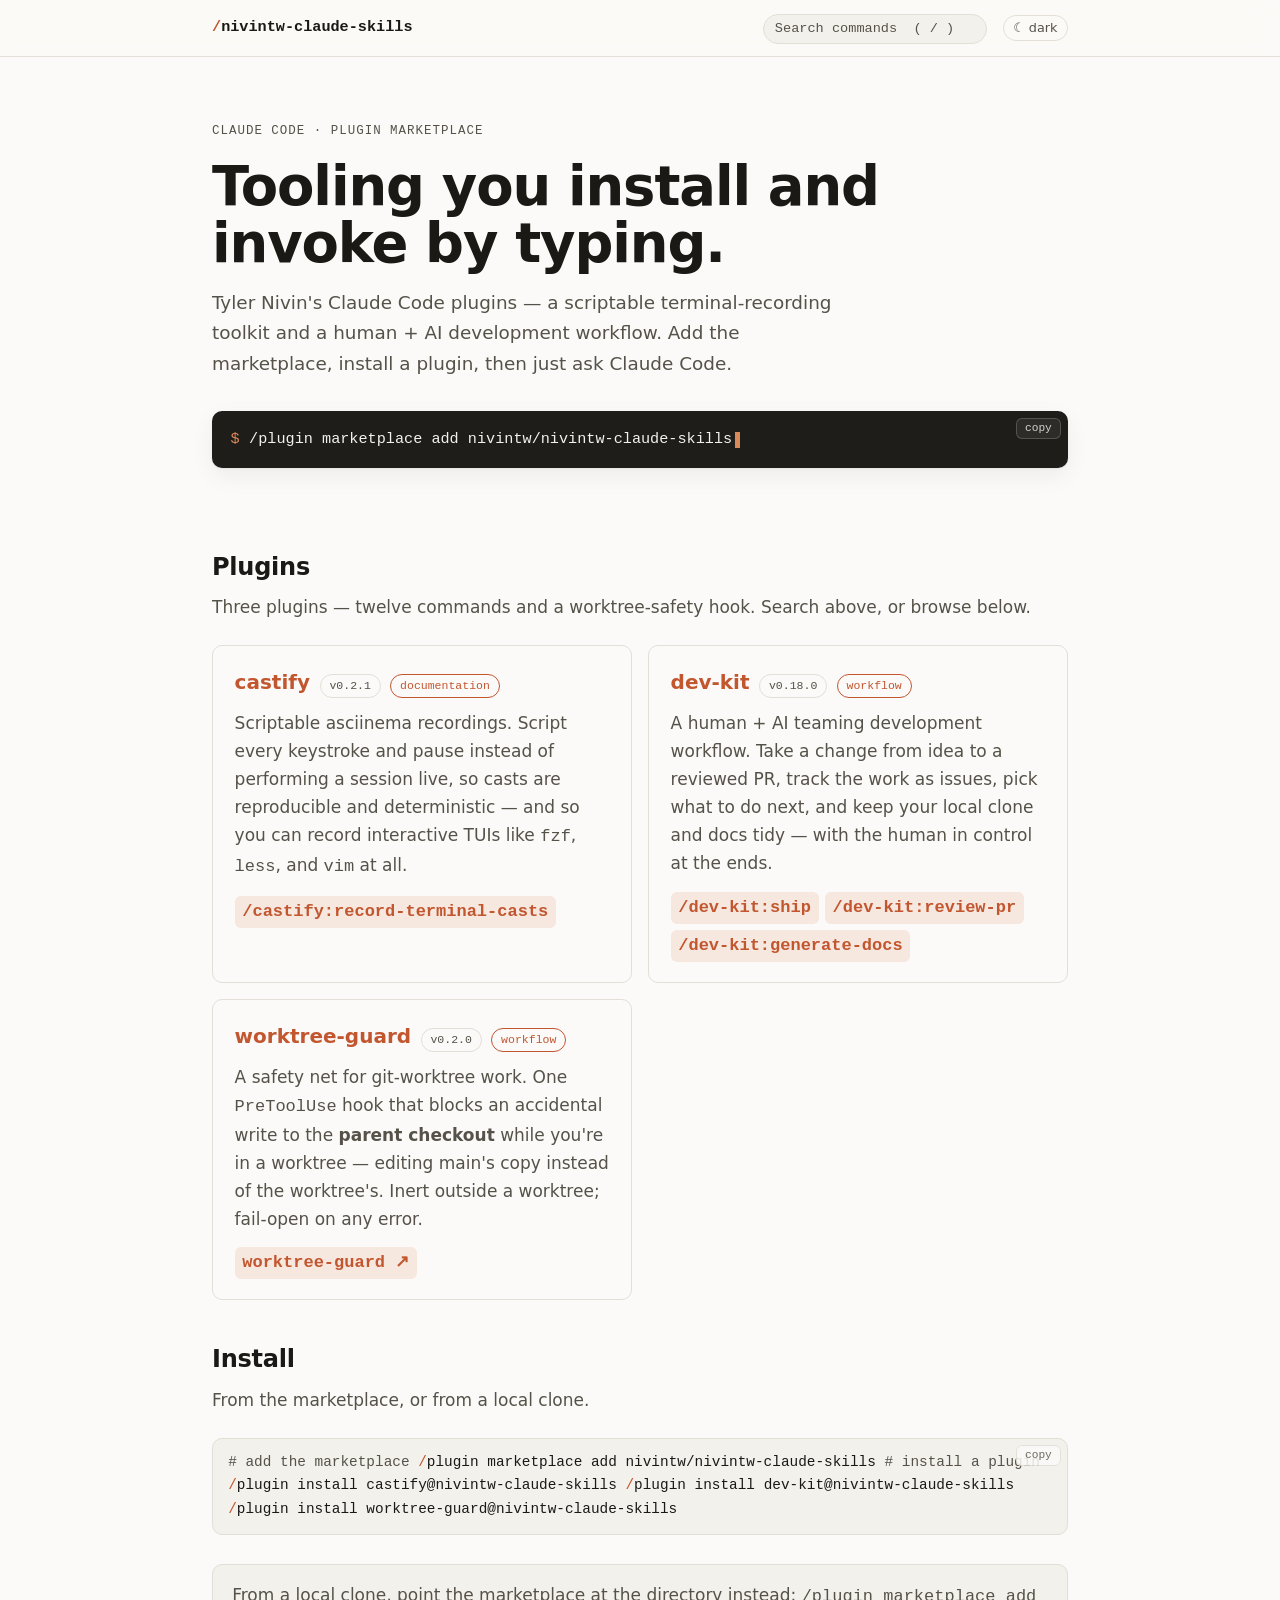
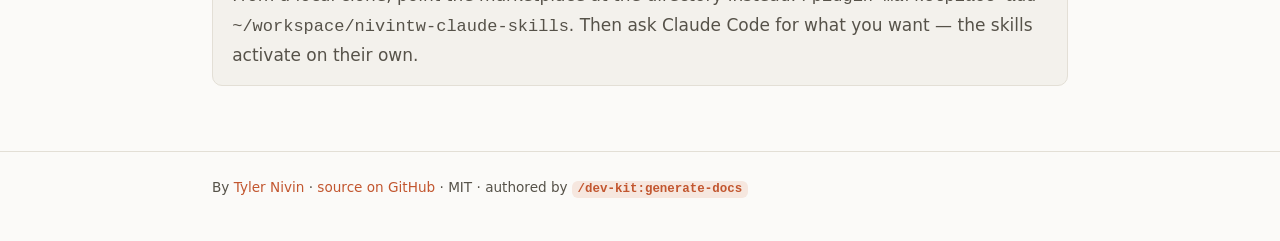
==== commit 523d331f: "fix(dev-kit): address review-pr findings on land-batch-autonomy Real findings from the full review b" ====
--- a/docs/index.html
+++ b/docs/index.html
@@ -53,7 +53,7 @@
 
   <section class="section" id="plugins">
     <h2>Plugins</h2>
-    <p class="section-note">Three plugins — eleven commands and a worktree-safety hook. Search above, or browse below.</p>
+    <p class="section-note">Three plugins — twelve commands and a worktree-safety hook. Search above, or browse below.</p>
     <div class="plugin-grid">
 
       <article class="plugin-card">
